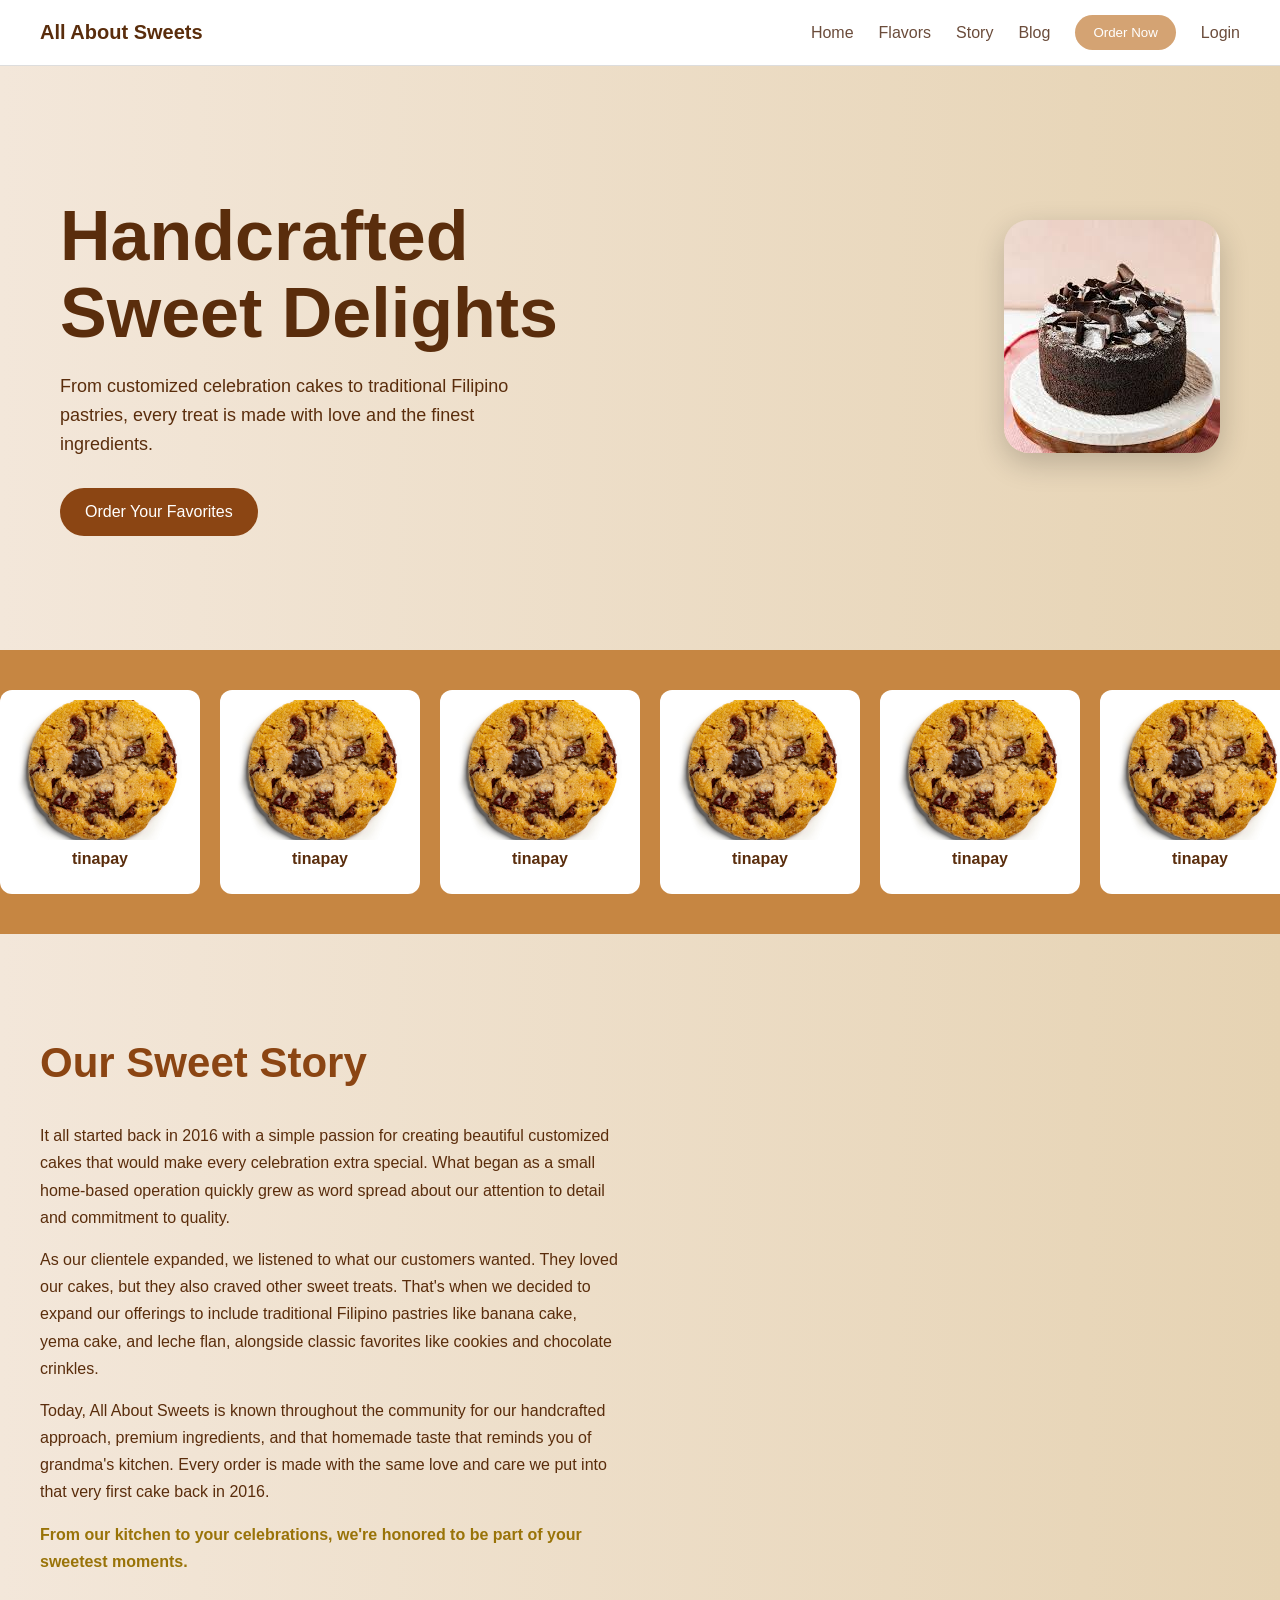
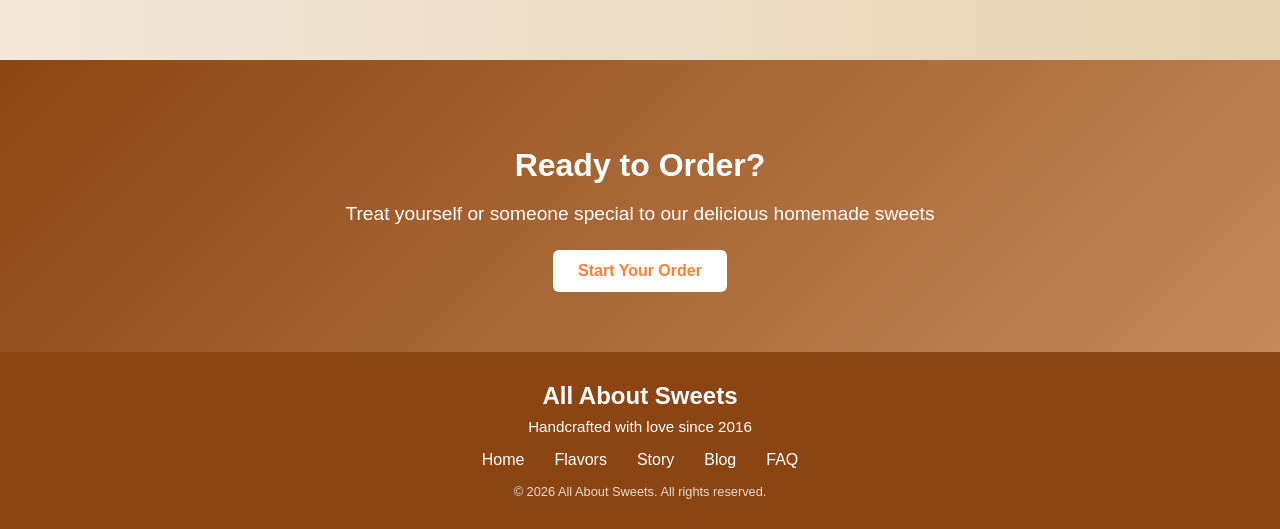
==== index.html @ 0b5b9d50 "first commit" ====
<!doctype html>
<html lang="en">
  <head>
    <meta charset="UTF-8" />
    <title>All About Sweets</title>
    <link rel="stylesheet" href="style.css" />
  </head>
  <body>
    <header class="navbar">
      <div class="logo">
        <span>All About Sweets</span>
      </div>
      <input type="checkbox" id="menu-toggle" />

      <label for="menu-toggle" class="hamburger">
        <span></span>
        <span></span>
        <span></span>
      </label>

      <nav class="nav-menu">
        <a href="#" class="active">Home</a>
        <a href="flavors.html">Flavors</a>
        <a href="#story">Story</a>
        <a href="blog.html">Blog</a>
        <a href="ordernow.html"> 
        <button class="order-btn">Order Now</button>
        </a>
        
        <a href="login.html" class="login">Login</a>
      </nav>
    </header>

    <section id="hero" class="hero">
      <div class="hero-text">
        <h1>Handcrafted<br />Sweet Delights</h1>
        <p>
          From customized celebration cakes to traditional Filipino pastries,
          every treat is made with love and the finest ingredients.
        </p>
        <button class="ct-btn">Order Your Favorites</button>
      </div>

      <div class="hero-img">
        <img src="assets/cake.jpg" alt="Cake" />
      </div>
    </section>
    <br />
    <br />
    <br />
    <section class="loop-section">
      <div class="loop-track">
        <!-- ORIGINAL -->
        <div class="item">
          <div class="card">
            <img src="assets/placeholder.jpg">
            <h3>tinapay</h3>
          </div>
        </div>
        <div class="item">
          <div class="card">
            <img src="assets/placeholder.jpg">
            <h3>tinapay</h3>
          </div>
        </div>
        <div class="item">
          <div class="card">
            <img src="assets/placeholder.jpg">
            <h3>tinapay</h3>
          </div>
        </div>
        <div class="item">
          <div class="card">
            <img src="assets/placeholder.jpg">
            <h3>tinapay</h3>
          </div>
        </div>
        <div class="item">
          <div class="card">
            <img src="assets/placeholder.jpg">
            <h3>tinapay</h3>
          </div>
        </div>
        <!-- DUPLICATE 1 -->
        <div class="item">
          <div class="card">
            <img src="assets/placeholder.jpg">
            <h3>tinapay</h3>
          </div>
        </div>
        <div class="item">
          <div class="card">
            <img src="assets/placeholder.jpg">
            <h3>tinapay</h3>
          </div>
        </div>
        <div class="item">
          <div class="card">
            <img src="assets/placeholder.jpg">
            <h3>tinapay</h3>
          </div>
        </div>
        <div class="item">
          <div class="card">
            <img src="assets/placeholder.jpg">
            <h3>tinapay</h3>
          </div>
        </div>
        <div class="item">
          <div class="card">
            <img src="assets/placeholder.jpg">
            <h3>tinapay</h3>
          </div>
        </div>

        <!-- DUPLICATE 2 (THIS FIXES THE GAP) -->
        <div class="item">
          <div class="card">
            <img src="assets/placeholder.jpg">
            <h3>tinapay</h3>
          </div>
        </div>
        <div class="item">
          <div class="card">
            <img src="assets/placeholder.jpg">
            <h3>tinapay</h3>
          </div>
        </div>
        <div class="item">
          <div class="card">
            <img src="assets/placeholder.jpg">
            <h3>tinapay</h3>
          </div>
        </div>
        <div class="item">
          <div class="card">
            <img src="assets/placeholder.jpg">
            <h3>tinapay</h3>
          </div>
        </div>
        <div class="item">
          <div class="card">
            <img src="assets/placeholder.jpg">
            <h3>tinapay</h3>
          </div>
        </div>
      </div>
    </section>
    <section id="story" class="story">
      <div class="story-container">
        <div class="story-text">
          <h1>Our Sweet Story</h1>
          <p>
            It all started back in 2016 with a simple passion for creating
            beautiful customized cakes that would make every celebration extra
            special. What began as a small home-based operation quickly grew as
            word spread about our attention to detail and commitment to quality.
          </p>

          <p>
            As our clientele expanded, we listened to what our customers wanted.
            They loved our cakes, but they also craved other sweet treats.
            That's when we decided to expand our offerings to include
            traditional Filipino pastries like banana cake, yema cake, and leche
            flan, alongside classic favorites like cookies and chocolate
            crinkles.
          </p>

          <p>
            Today, All About Sweets is known throughout the community for our
            handcrafted approach, premium ingredients, and that homemade taste
            that reminds you of grandma's kitchen. Every order is made with the
            same love and care we put into that very first cake back in 2016.
          </p>
          <p style="color: rgb(153, 115, 8)">
            <b
              >From our kitchen to your celebrations, we're honored to be part
              of your sweetest moments.
            </b>
          </p>
        </div>

        <!-- <div class="story-image">
          <img src="images/story.jpg" />
        </div> -->
      </div>
    </section>
    <!-- <footer class="footer">
      <div class="footer-container">
        <div class="footer-logo">
          <span>All About Sweets</span>
        </div>

        <ul class="footer-links">
          <li><a href="#hero">Home</a></li>
          <li><a href="flavors.html">Flavors</a></li>
          <li><a href="#story">Story</a></li>
          <li><a href="blog.html">Blog</a></li>
          <li><a href="faq.html">FAQ</a></li>
        </ul>

        <p class="footer-copy">© 2026 All About Sweets. All rights reserved.</p>
      </div>
    </footer> -->

    <!-- Call-to-action -->
    <section class="cta-section">
      <h2>Ready to Order?</h2>
      <p>Treat yourself or someone special to our delicious homemade sweets</p>
      <a href="ordernow.html"> 
      <button class="cta-button">Start Your Order</button>
      </a>
    </section>

    <!-- Footer -->
    <footer>
      <h3>All About Sweets</h3>
      <p>Handcrafted with love since 2016</p>
        <ul class="footer-links">
        <li><a href="#hero">Home</a></li>
        <li><a href="flavors.html">Flavors</a></li>
        <li><a href="index.html#story">Story</a></li>
        <li><a href="blog.html">Blog</a></li>
        <li><a href="blog.html#faq">FAQ</a></li>
      </ul>
      <small>© 2026 All About Sweets. All rights reserved.</small>
    </footer>
  </body>
</html>
---- style.css ----
html {
  scroll-behavior: smooth;
}
body {
  margin: 0;
  padding-top: 80px;
  font-family: Arial, sans-serif;
  background: linear-gradient(to right, #f3e7da, #e6d3b3);
  color: #5a2d0c;
}

#menu-toggle {
  display: none;
}

.hamburger {
  display: none;
  flex-direction: column;
  cursor: pointer;
  gap: 5px;
}

.hamburger span {
  width: 25px;
  height: 3px;
  background: #6b4c3b;
  border-radius: 2px;
  transition: 0.3s;
}

.navbar {
  position: fixed; 
  top: 0;
  left: 0;
  width: 100%;

  display: flex;
  justify-content: space-between;
  align-items: center;
  padding: 15px 40px;
  background: #fff;
  border-bottom: 1px solid #ddd;
  z-index: 1000;
}

.logo {
  font-weight: bold;
  font-size: 20px;
}

nav {
  display: flex;
  align-items: center;
  gap: 25px;
}

nav a {
  text-decoration: none;
  color: #6b4c3b;
  font-weight: 500;
  transition: 0.3s;
}

nav a:hover {
  color: #c17a3f;
}

.order-btn {
  background: #d4a373;
  border: none;
  padding: 10px 18px;
  border-radius: 20px;
  color: white;
  cursor: pointer;
  transition: 0.3s;
}

.order-btn:hover {
  background: #c17a3f;
  transform: scale(1.05);
}
.login {
  color: #6b4c3b;
}

.hero {
  display: flex;
  align-items: center;
  justify-content: space-between;
  padding: 60px;
}

.hero-text {
  max-width: 500px;
}

.hero-text h1 {
  font-size: 70px;
  line-height: 1.1;
  margin-bottom: 20px;
}

.hero-text p {
  font-size: 18px;
  line-height: 1.6;
  margin-bottom: 30px;
}

.ct-btn {
  background: #8b4513;
  color: white;
  padding: 15px 25px;
  border: none;
  border-radius: 30px;
  font-size: 16px;
  cursor: pointer;
}

.hero-img img {
  width: 450px;
  border-radius: 25px;
  box-shadow: 0 10px 30px rgba(0, 0, 0, 0.2);
}

* {
  box-sizing: border-box;
}

.hero-img img {
  width: 100%;
  max-width: 450px;
  height: auto;
}
.loop-section {
  overflow: hidden;
  background: #c68642;
  padding: 40px 0;
}

.loop-track {
  display: flex;
  gap: 20px;
  width: max-content;
  animation: scroll 25s linear infinite;
}

.item {
  flex: 0 0 auto;
}

.card {
  width: 200px;
  background: #fff;
  border-radius: 12px;
  overflow: hidden;
  display: flex;
  flex-direction: column;
  align-items: center; /* centers h3 + content */
  padding: 10px;
}

.card img {
  width: 100%;
  height: 140px;
  object-fit: cover;
  border-radius: 10px;
}

.card h3 {
  margin-top: 10px;
  text-align: center; /* ensures text is centered */
  font-size: 16px;
}

/* loop animation (keep your working version if already smooth) */
@keyframes scroll {
  from {
    transform: translateX(0);
  }
  to {
    transform: translateX(-50%);
  }
}
/* STORY */
.story {
  padding: 70px 20px;
}

.story-container {
  max-width: 1200px;
  margin: auto;
  display: grid;
  grid-template-columns: 1fr 1fr;
  gap: 40px;
  align-items: center;
}

.story-text h1 {
  font-size: 42px;
  color: #8b4513;
}

.story-text p {
  margin: 15px 0;
  line-height: 1.7;
}

.story-image img {
  width: 100%;
  border-radius: 20px;
}

/* ===== FOOTER NAVBAR ===== */
  .cta-section {
      background: linear-gradient(135deg,#8b4513,#c48a5a);
      color: #fff;
      text-align: center;
      padding: 60px 20px;
    }

    .cta-section h2 {
      font-size: 2rem;
      margin-bottom: 15px;
    }

    .cta-section p {
      font-size: 1.2rem;
      margin-bottom: 25px;
    }

    .cta-section .cta-button {
      background-color: #fff;
      color: #ff7f32;
      border: none;
      padding: 12px 25px;
      font-size: 1rem;
      font-weight: bold;
      border-radius: 6px;
      cursor: pointer;
      transition: background-color 0.3s, color 0.3s;
    }

    .cta-section .cta-button:hover {
      background-color: #ffe0cc;
      color: #b85c38;
    }

    /* Footer section */
    footer {
       background-color: #8b4513;
      color: #fff;
      text-align: center;
      padding: 30px 20px;
    }

    footer h3 {
      margin: 0;
      font-size: 1.5rem;
    }

    footer p {
      margin: 8px 0;
      font-size: 0.95rem;
    }

    footer small {
      display: block;
      margin-top: 10px;
      font-size: 0.8rem;
      opacity: 0.8;
    }
    .footer-links {
  list-style: none;
  display: flex;
  justify-content: center;
  gap: 30px;
  padding: 0;
  margin-bottom: 15px;
}

.footer-links a {
  text-decoration: none;
  color: white;
  font-weight: 500;
  transition: 0.3s;
}

.footer-links a:hover {
  color: #ffe4c4;
}
/* .footer {
  background: linear-gradient(135deg,#8b4513,#c48a5a);
  color: white;
  padding: 30px 20px;
  text-align: center;
}

.footer-container {
  max-width: 1100px;
  margin: auto;
}

.footer-logo {
  font-size: 22px;
  font-weight: bold;
  margin-bottom: 15px;
}

.footer-links {
  list-style: none;
  display: flex;
  justify-content: center;
  gap: 30px;
  padding: 0;
  margin-bottom: 15px;
}

.footer-links a {
  text-decoration: none;
  color: white;
  font-weight: 500;
  transition: 0.3s;
}

.footer-links a:hover {
  color: #ffe4c4;
}

.footer-copy {
  font-size: 14px;
  opacity: 0.8;
} */

@media (max-width: 768px) {
  .hamburger {
    display: flex;
  }

  .nav-menu {
    position: absolute;
    top: 70px;
    left: 0;
    width: 100%;
    background: white;

    flex-direction: column;
    align-items: center;
    gap: 20px;
    padding: 20px 0;

    display: none;
  }

  #menu-toggle:checked + .hamburger + .nav-menu {
    display: flex;
  }
}

.hero {
  display: flex;
  align-items: center;
  justify-content: space-between;
  padding: 60px;
}

.hero-text {
  max-width: 500px;
}

.hero-text h1 {
  font-size: 70px;
  line-height: 1.1;
  margin-bottom: 20px;
}

.hero-text p {
  font-size: 18px;
  line-height: 1.6;
  margin-bottom: 30px;
}

.ct-btn {
  background: #8b4513;
  color: white;
  padding: 15px 25px;
  border: none;
  border-radius: 30px;
  font-size: 16px;
  cursor: pointer;
}

    .faq-section {
      max-width: 800px;
      margin: 50px auto;
      padding: 20px;
    }

    .faq-section h2 {
      text-align: center;
      font-size: 2rem;
      color: #b85c38;
      margin-bottom: 10px;
    }

    .faq-section p.subtitle {
      text-align: center;
      font-size: 1.1rem;
      margin-bottom: 30px;
      color: #555;
    }

    .faq-item {
      background-color: #fff3cd;
      border-radius: 6px;
      margin-bottom: 15px;
      overflow: hidden;
      box-shadow: 0 2px 6px rgba(0,0,0,0.1);
    }

    .faq-question {
      cursor: pointer;
      padding: 15px 20px;
      font-weight: bold;
      position: relative;
    }

    .faq-question::after {
      content: '+';
      position: absolute;
      right: 20px;
      font-size: 1.2rem;
      transition: transform 0.3s;
    }

    .faq-question.active::after {
      content: '-';
    }

    .faq-answer {
      max-height: 0;
      overflow: hidden;
      padding: 0 20px;
      background-color: #fff8e1;
      transition: max-height 0.4s ease, padding 0.3s ease;
    }

    .faq-answer.open {
      max-height: 200px; /* adjust depending on text length */
      padding: 15px 20px;
    }
     .cta-section {
      background: linear-gradient(135deg,#8b4513,#c48a5a);
      color: #fff;
      text-align: center;
      padding: 60px 20px;
    }

    .cta-section h2 {
      font-size: 2rem;
      margin-bottom: 15px;
    }

    .cta-section p {
      font-size: 1.2rem;
      margin-bottom: 25px;
    }

    .cta-section .cta-button {
      background-color: #fff;
      color: #ff7f32;
      border: none;
      padding: 12px 25px;
      font-size: 1rem;
      font-weight: bold;
      border-radius: 6px;
      cursor: pointer;
      transition: background-color 0.3s, color 0.3s;
    }

    .cta-section .cta-button:hover {
      background-color: #ffe0cc;
      color: #b85c38;
    }
 .reviews {
  padding: 60px 20px;
  background: linear-gradient(to right, #f3e7da, #e6d3b3);  
  text-align: center;
}

.reviews-wrapper {
  overflow: hidden;
  max-width: 1000px;
  margin: auto;
}

.reviews-track {
  display: flex;
  gap: 20px;
  width: max-content;

  /* smooth infinite loop */
  animation: scrollReviews 20s linear infinite;
}

.review-card {
  min-width: 260px;
  background: #fff;
  padding: 20px;
  border-radius: 12px;
  box-shadow: 0 4px 12px rgba(0,0,0,0.1);
  text-align: left;
}

.stars {
  color: gold;
  margin-bottom: 10px;
}

/* 🔥 KEY PART */
@keyframes scrollReviews {
  from {
    transform: translateX(0);
  }
  to {
    transform: translateX(-50%);
  }
}

.add-review {
  text-align: center;
  padding: 40px;
}

.add-review input,
.add-review textarea {
  width: 250px;
  margin: 10px;
  padding: 10px;
}

.rating-input span {
  font-size: 30px;
  cursor: pointer;
  color: #ccc;
}

.rating-input span.active {
  color: gold;
}
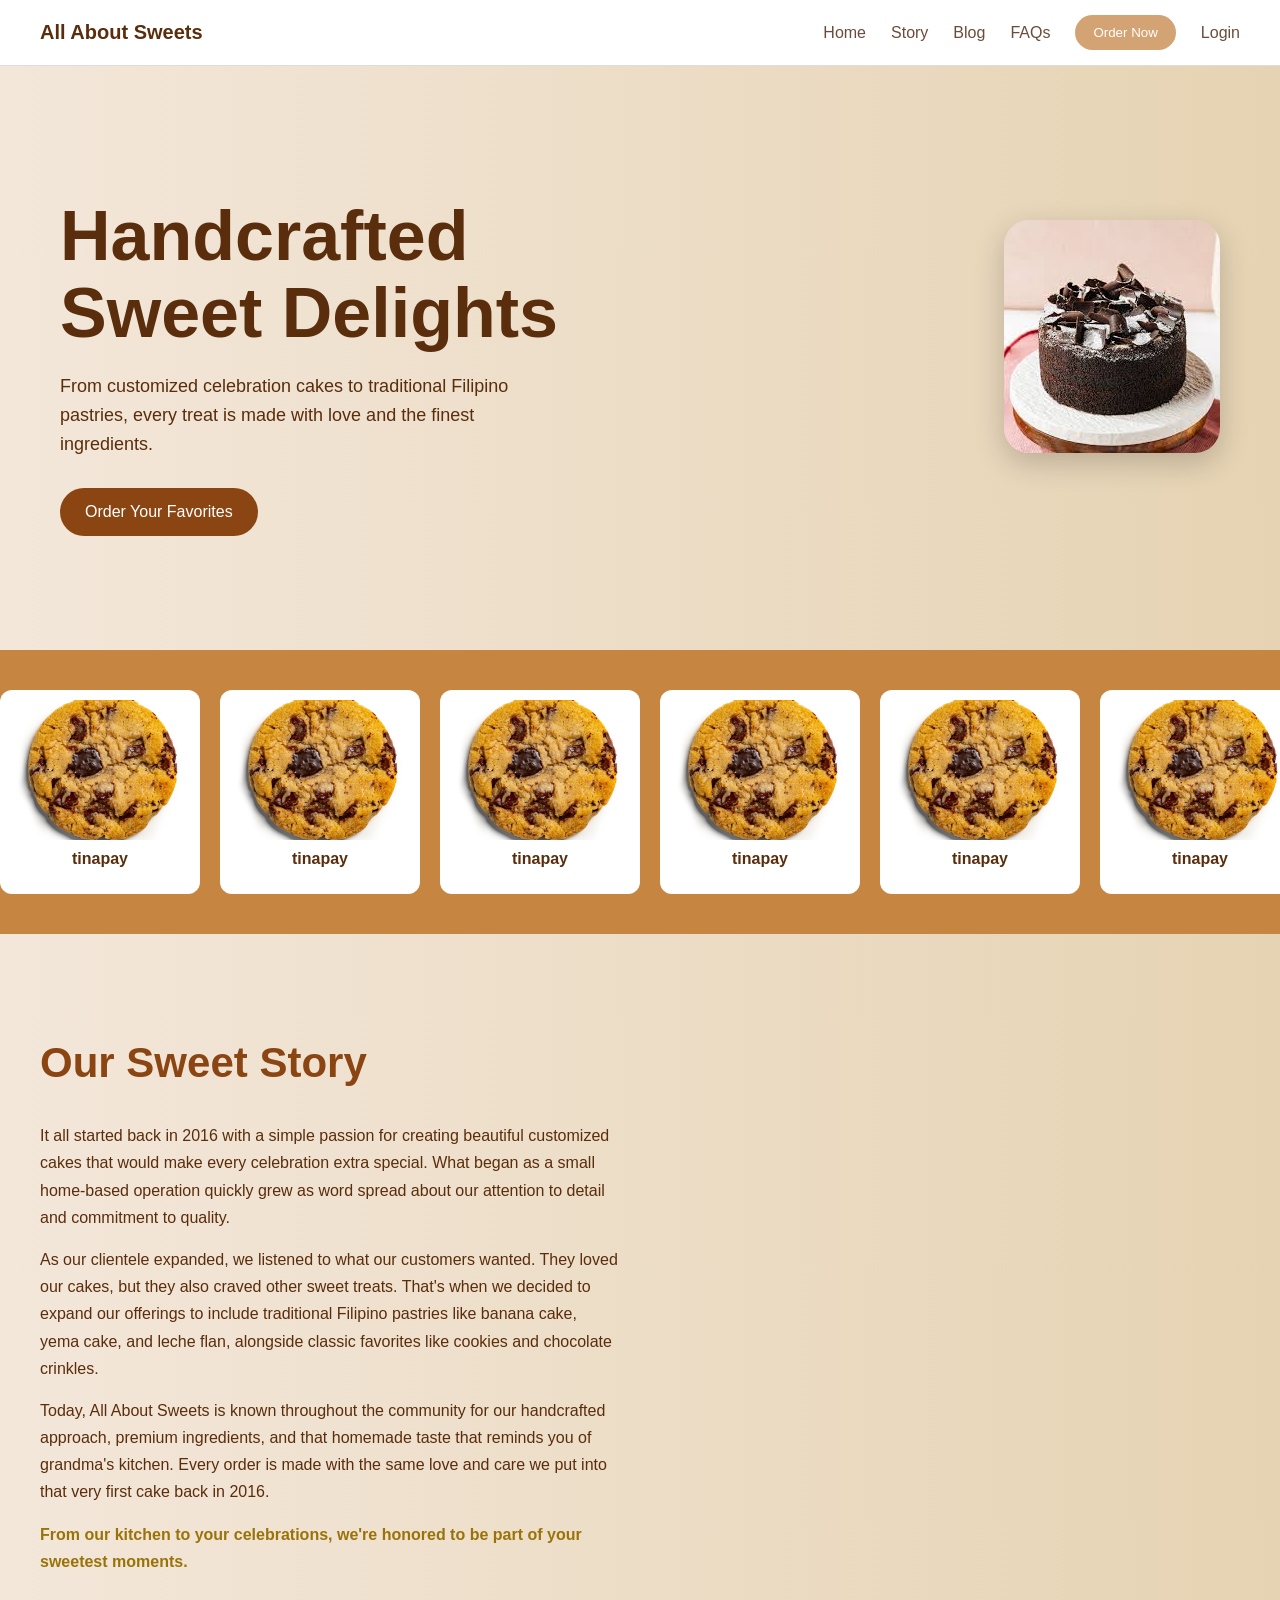
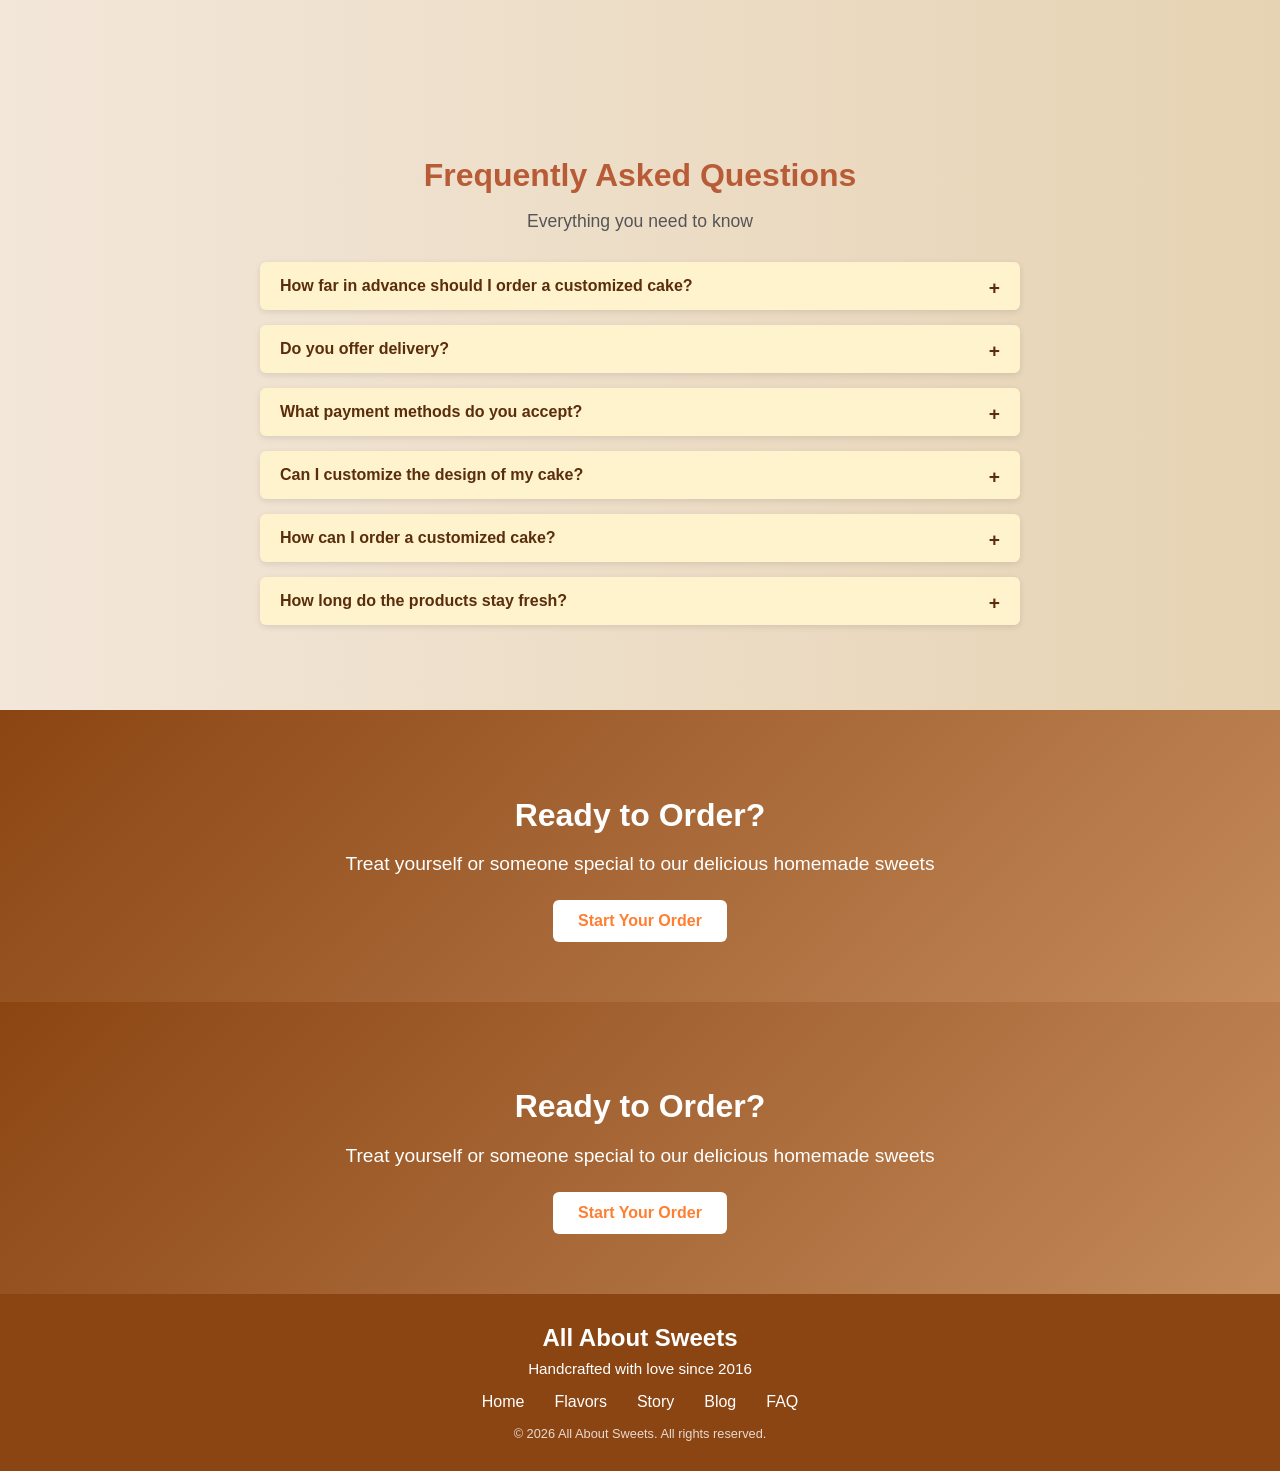
==== commit ba39bed3: "added admin.html, assets/AASlogo.png, assets/user.png, edit-profile.html, user-edit-profile.css, use" ====
--- a/index.html
+++ b/index.html
@@ -4,6 +4,7 @@
     <meta charset="UTF-8" />
     <title>All About Sweets</title>
     <link rel="stylesheet" href="style.css" />
+    <link rel="shortcut icon" href="assets/AASlogo.png" type="image/x-icon">
   </head>
   <body>
     <header class="navbar">
@@ -20,14 +21,21 @@
 
       <nav class="nav-menu">
         <a href="#" class="active">Home</a>
-        <a href="flavors.html">Flavors</a>
         <a href="#story">Story</a>
         <a href="blog.html">Blog</a>
+        <a href="#faq">FAQs</a>
         <a href="ordernow.html"> 
         <button class="order-btn">Order Now</button>
         </a>
         
-        <a href="login.html" class="login">Login</a>
+        <a href="login.html" id="loginBtn" class="login">Login</a>
+
+      <img 
+        src="assets/user.png"
+        id="profileBtn"
+        class="profile-icon"
+        onclick="goToProfile()"
+        style="display: none;">
       </nav>
     </header>
 
@@ -202,6 +210,64 @@
         <p class="footer-copy">© 2026 All About Sweets. All rights reserved.</p>
       </div>
     </footer> -->
+
+        <section id="faq" class="faq-section">
+      <h2>Frequently Asked Questions</h2>
+      <p class="subtitle">Everything you need to know</p>
+
+      <div class="faq-item">
+        <div class="faq-question">
+          How far in advance should I order a customized cake?
+        </div>
+        <div class="faq-answer">
+          We recommend placing your order at least 1–2 weeks in advance to
+          ensure availability and enough time for customization.
+        </div>
+      </div>
+
+      <div class="faq-item">
+        <div class="faq-question">Do you offer delivery?</div>
+        <div class="faq-answer">
+          Yes, we offer delivery within Metro Manila. Delivery fees may vary
+          depending on location.
+        </div>
+      </div>
+
+      <div class="faq-item">
+        <div class="faq-question">What payment methods do you accept?</div>
+        <div class="faq-answer">We accept cash and GCash only.</div>
+      </div>
+
+      <div class="faq-item">
+        <div class="faq-question">Can I customize the design of my cake?</div>
+        <div class="faq-answer">
+          Absolutely! You can share your preferred theme, colors, and design
+          ideas, and we’ll bring them to life.
+        </div>
+      </div>
+
+      <div class="faq-item">
+        <div class="faq-question">How can I order a customized cake?</div>
+        <div class="faq-answer">
+          You can contact us through our social media page on Facebook (All
+          About Sweets), reach us via phone at 09274007078, or email us at
+          allaboutsweets@gmail.com
+        </div>
+      </div>
+
+      <div class="faq-item">
+        <div class="faq-question">How long do the products stay fresh?</div>
+        <div class="faq-answer">
+          Our cakes and pastries are best enjoyed within 3–5 days. Refrigeration
+          is recommended for longer freshness.
+        </div>
+      </div>
+    </section>
+    <section class="cta-section">
+      <h2>Ready to Order?</h2>
+      <p>Treat yourself or someone special to our delicious homemade sweets</p>
+      <button class="cta-button">Start Your Order</button>
+    </section>
 
     <!-- Call-to-action -->
     <section class="cta-section">
@@ -225,5 +291,40 @@
       </ul>
       <small>© 2026 All About Sweets. All rights reserved.</small>
     </footer>
+
+    <script>
+      // login nav bar -- profile icon
+      const user = JSON.parse(localStorage.getItem("user"));
+
+      const loginBtn = document.getElementById("loginBtn");
+      const profileBtn = document.getElementById("profileBtn");
+
+      if (user) {
+  // user is logged in
+      loginBtn.style.display = "none";
+      profileBtn.style.display = "block";
+    } else {
+  // not logged in
+      loginBtn.style.display = "block";
+       profileBtn.style.display = "none";
+    }
+
+function goToProfile() {
+  window.location.href = "user-profile.html";
+}
+
+
+      //FAQs js
+            const questions = document.querySelectorAll(".faq-question");
+
+      questions.forEach((question) => {
+        question.addEventListener("click", () => {
+          const answer = question.nextElementSibling;
+          question.classList.toggle("active");
+          answer.classList.toggle("open");
+        });
+      });
+    </script>
+
   </body>
 </html>
--- a/style.css
+++ b/style.css
@@ -4,9 +4,13 @@
 body {
   margin: 0;
   padding-top: 80px;
-  font-family: Arial, sans-serif;
+  font-family: "Segoe UI", Tahoma, Geneva, Verdana, sans-serif;;
   background: linear-gradient(to right, #f3e7da, #e6d3b3);
   color: #5a2d0c;
+}
+
+* {
+  font-family: "Segoe UI", Tahoma, Geneva, Verdana, sans-serif;;
 }
 
 #menu-toggle {
@@ -41,6 +45,13 @@
   background: #fff;
   border-bottom: 1px solid #ddd;
   z-index: 1000;
+}
+
+.profile-icon {
+  width: 35px;
+  height: 35px;
+  border-radius: 50%;
+  cursor: pointer;
 }
 
 .logo {
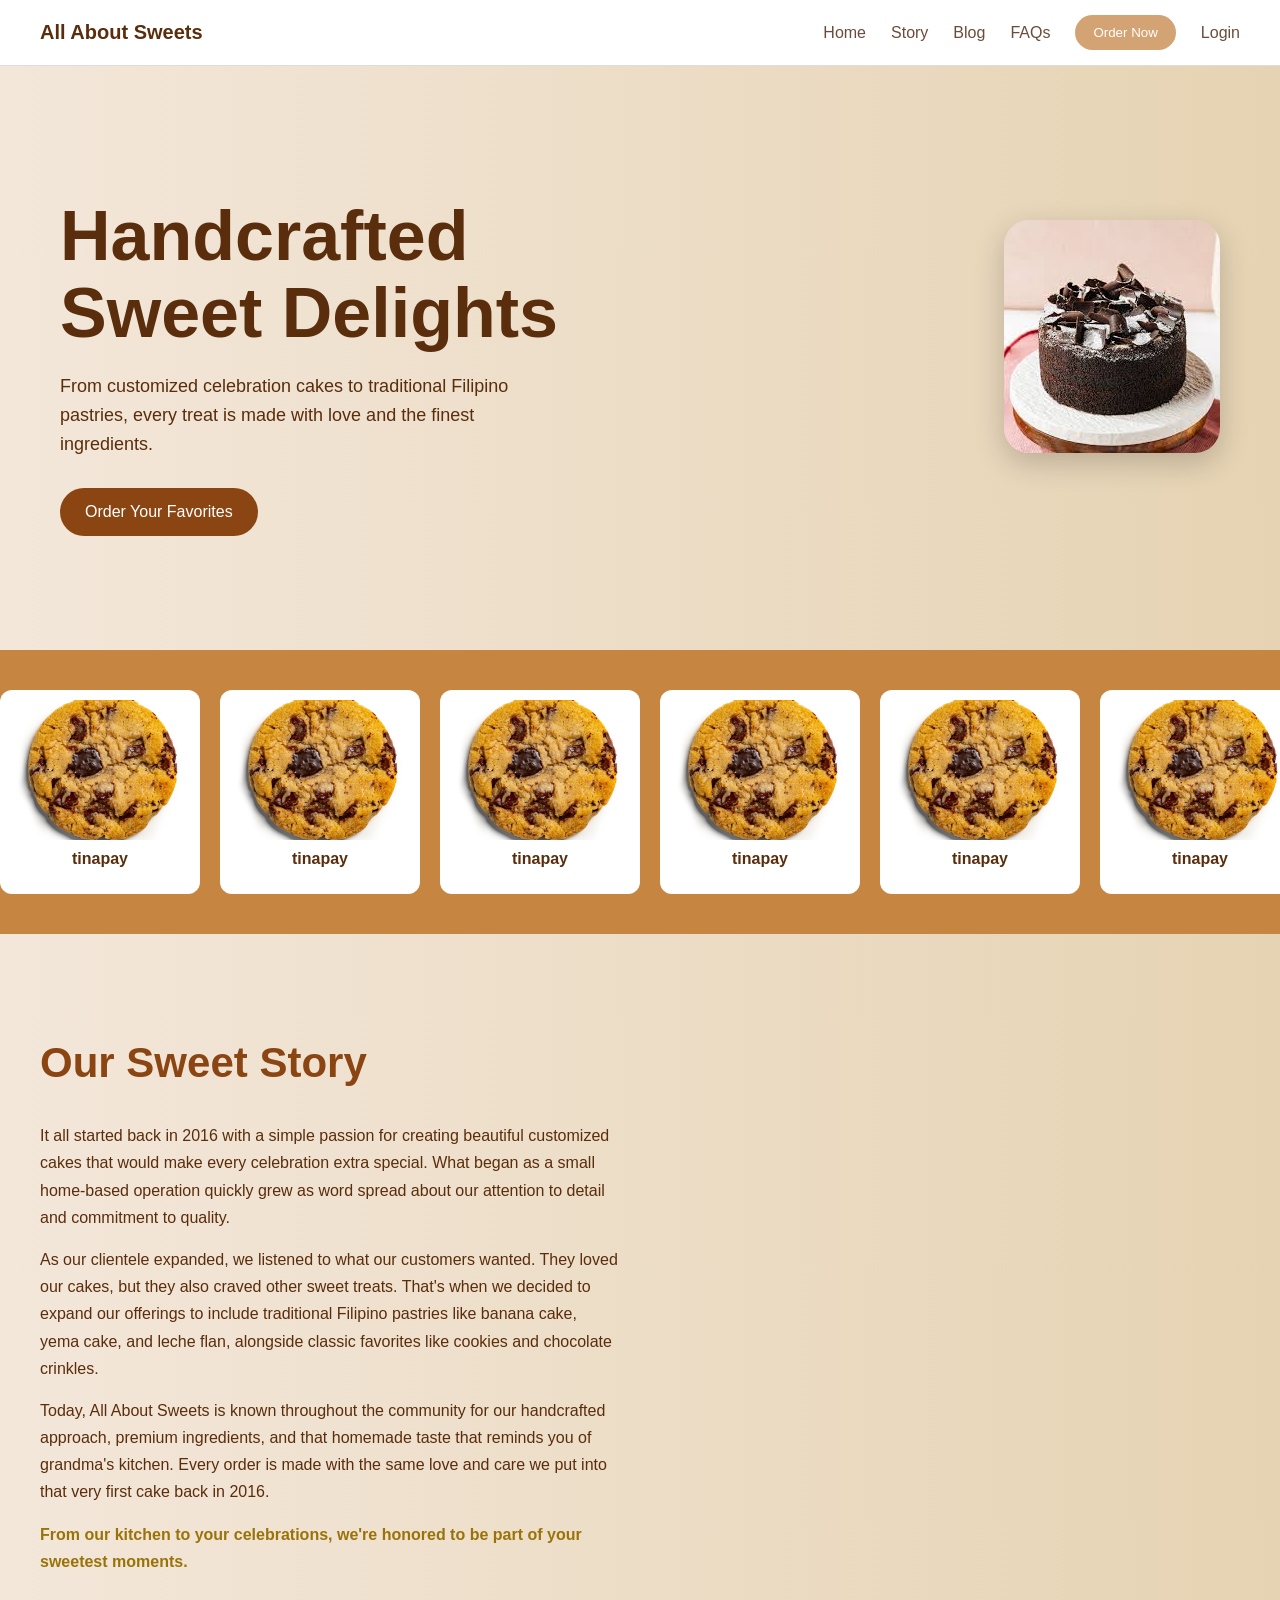
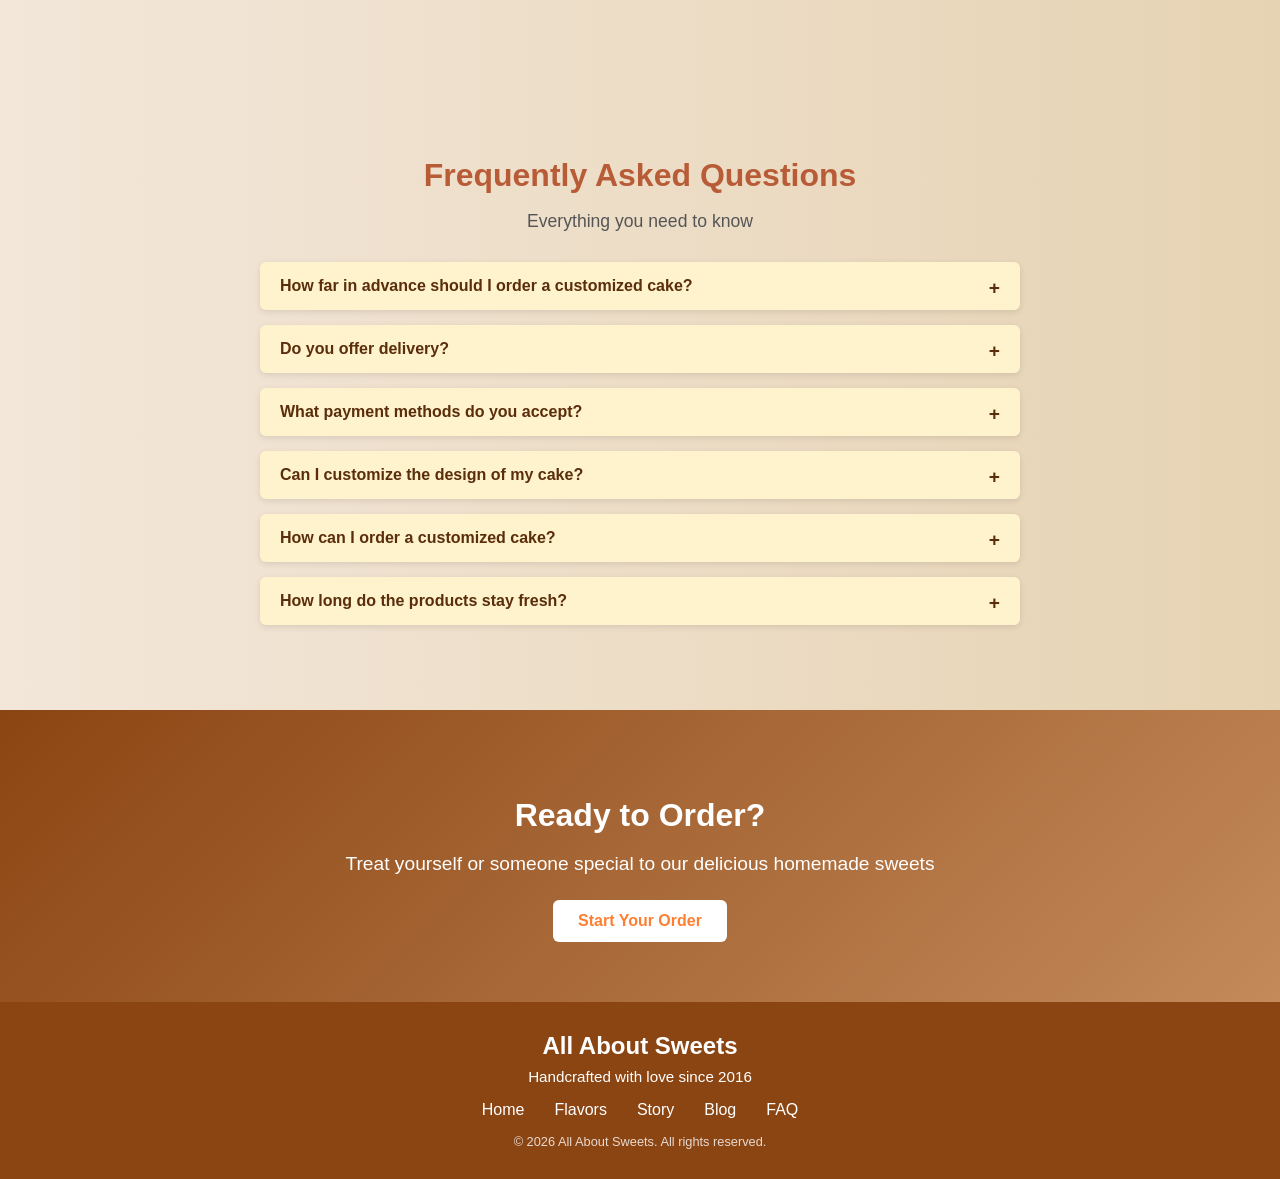
==== commit 43d71c2b: "updated files: blog.html, index.html, login.html, signup2.html, style.css" ====
--- a/index.html
+++ b/index.html
@@ -2,6 +2,7 @@
 <html lang="en">
   <head>
     <meta charset="UTF-8" />
+    <meta name="viewport" content="width=device-width, initial-scale=1.0" />
     <title>All About Sweets</title>
     <link rel="stylesheet" href="style.css" />
     <link rel="shortcut icon" href="assets/AASlogo.png" type="image/x-icon">
@@ -263,11 +264,11 @@
         </div>
       </div>
     </section>
-    <section class="cta-section">
+    <!-- <section class="cta-section">
       <h2>Ready to Order?</h2>
       <p>Treat yourself or someone special to our delicious homemade sweets</p>
       <button class="cta-button">Start Your Order</button>
-    </section>
+    </section> -->
 
     <!-- Call-to-action -->
     <section class="cta-section">
--- a/style.css
+++ b/style.css
@@ -537,26 +537,130 @@
   }
 }
 
+/* .add-review {
+  text-align: center;
+  padding: 40px;
+}
+
+.add-review form {
+  display: flex;
+  gap: 15px;
+  justify-content: center; 
+  align-items: flex-start;
+}
+
+.add-review input {
+  width: 200px;
+  padding: 10px;
+}
+
+.add-review textarea {
+  width: 300px;
+  height: 100px;
+  padding: 10px;
+  resize: none;
+}
+.rating-input span {
+  font-size: 30px;
+  cursor: pointer;
+  color: #ccc;
+}
+
+.rating-input span.active {
+  color: gold;
+} */
+
+
 .add-review {
   text-align: center;
-  padding: 40px;
-}
-
+  padding: 60px 20px;
+}
+
+/* container card feel */
+
+.reviews h2 {
+  font-size: 40px;
+  margin-bottom: 20px;
+  color: #5a2d0c;
+  margin-top: auto;
+}
+
+.add-review form {
+  display: flex;
+  flex-direction: column;
+  align-items: center;
+  gap: 15px;
+
+  background: #fff;
+  padding: 30px;
+  border-radius: 15px;
+  max-width: 450px;
+  margin: 20px auto;
+
+  box-shadow: 0 6px 20px rgba(0,0,0,0.1);
+}
+
+/* input fields */
 .add-review input,
 .add-review textarea {
-  width: 250px;
-  margin: 10px;
-  padding: 10px;
+  width: 100%;
+  padding: 12px 15px;
+  border-radius: 10px;
+  border: 1px solid #ddd;
+  font-size: 14px;
+
+  transition: 0.3s;
+}
+
+/* focus effect */
+.add-review input:focus,
+.add-review textarea:focus {
+  outline: none;
+  border-color: #d4a373;
+  box-shadow: 0 0 5px rgba(212,163,115,0.4);
+}
+
+/* textarea */
+.add-review textarea {
+  height: 120px;
+  resize: none;
+}
+
+/* stars */
+.rating-input {
+  margin-top: 10px;
 }
 
 .rating-input span {
-  font-size: 30px;
+  font-size: 28px;
   cursor: pointer;
   color: #ccc;
-}
-
+  transition: 0.2s;
+}
+
+.rating-input span:hover,
 .rating-input span.active {
   color: gold;
-}
-
-
+  transform: scale(1.2);
+}
+
+/* button */
+.add-review button {
+  margin-top: 15px;
+  padding: 10px 25px;
+  border: none;
+  border-radius: 25px;
+
+  background: #d4a373;
+  color: white;
+  font-weight: bold;
+  cursor: pointer;
+
+  transition: 0.3s;
+}
+
+.add-review button:hover {
+  background: #b5835a;
+  transform: translateY(-2px);
+}
+
